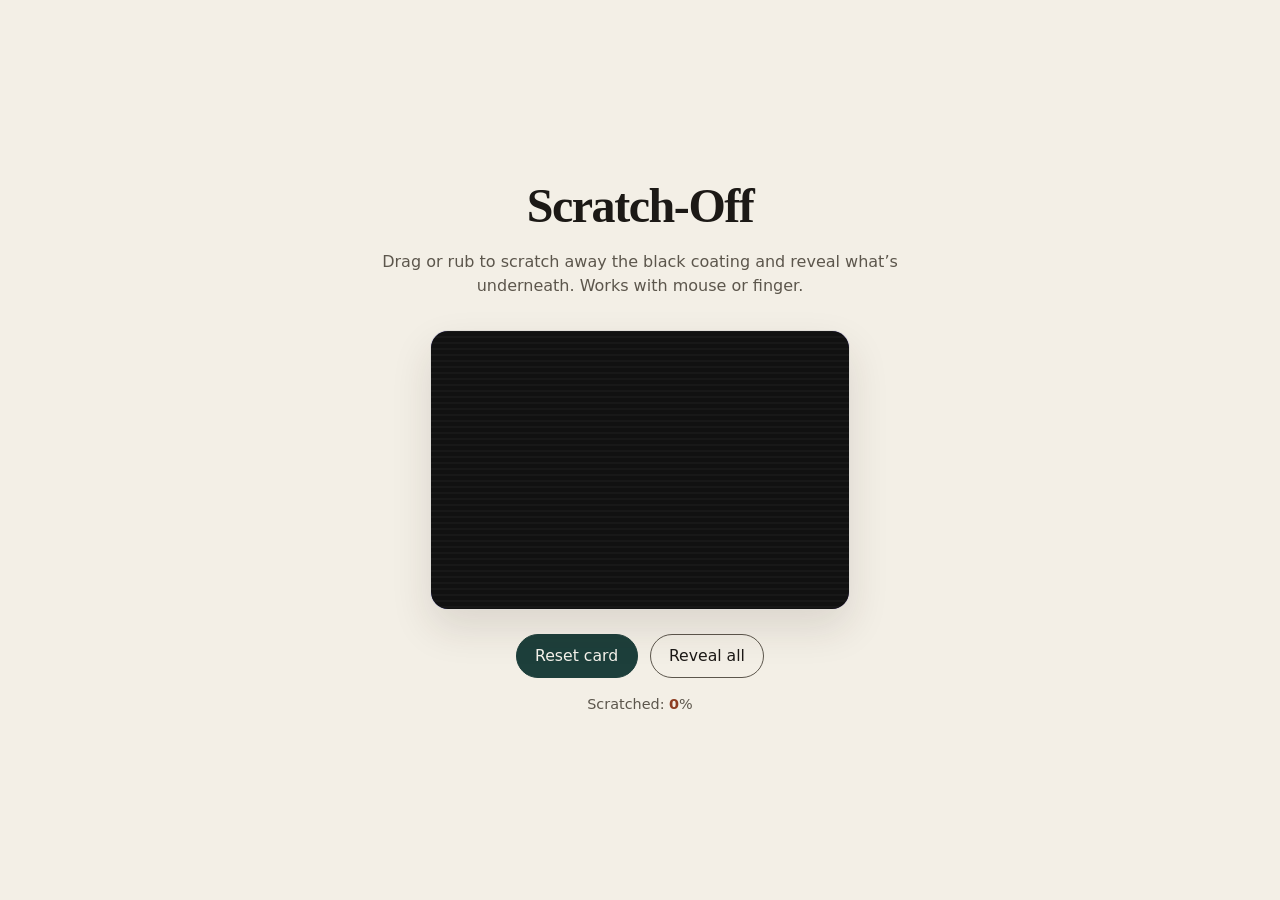
==== scratch-off/index.html @ 528e95d4 "Add scratch-off card to Just for fun section" ====
<!DOCTYPE html>
<html lang="en">
<head>
  <meta charset="utf-8">
  <meta name="viewport" content="width=device-width, initial-scale=1">
  <title>Scratch-Off · Matthew Prall</title>
  <style>
    :root {
      --bg: #f3efe6;
      --surface: #fbf8f3;
      --ink: #1c1916;
      --muted: #5c564c;
      --accent: #8d3d22;
      --enamel: #1d3f3b;
      --serif: "Newsreader", Georgia, serif;
      --sans: system-ui, sans-serif;
    }
    @media (prefers-color-scheme: dark) {
      :root {
        --bg: #121311;
        --surface: #1c1e1b;
        --ink: #f4efe6;
        --muted: #c8c0b4;
        --accent: #f0b59a;
        --enamel: #9ed9ce;
      }
    }
    * { box-sizing: border-box; }
    body {
      margin: 0;
      min-height: 100vh;
      background: var(--bg);
      color: var(--ink);
      font-family: var(--sans);
      display: flex;
      flex-direction: column;
      align-items: center;
      justify-content: center;
      padding: 2rem 1rem;
      line-height: 1.5;
    }
    h1 {
      font-family: var(--serif);
      font-weight: 560;
      letter-spacing: -0.03em;
      margin: 0 0 0.5rem;
      font-size: clamp(2rem, 5vw, 3rem);
    }
    .lede {
      color: var(--muted);
      margin: 0 0 2rem;
      text-align: center;
      max-width: 36rem;
    }
    .card-wrap {
      position: relative;
      width: min(90vw, 420px);
      aspect-ratio: 3 / 2;
      border-radius: 18px;
      overflow: hidden;
      box-shadow: 0 18px 40px rgba(48, 36, 22, 0.12);
      background: var(--surface);
      border: 1px solid color-mix(in srgb, var(--ink) 12%, transparent);
      user-select: none;
      touch-action: none;
    }
    canvas {
      position: absolute;
      inset: 0;
      width: 100%;
      height: 100%;
      cursor: crosshair;
    }
    .under {
      position: absolute;
      inset: 0;
      display: flex;
      align-items: center;
      justify-content: center;
      text-align: center;
      padding: 1.5rem;
      background:
        radial-gradient(circle at 30% 30%, #ff6b6b, transparent 50%),
        radial-gradient(circle at 70% 60%, #4ecdc4, transparent 50%),
        radial-gradient(circle at 50% 80%, #ffe66d, transparent 40%),
        linear-gradient(135deg, #667eea 0%, #764ba2 100%);
      color: white;
      font-family: var(--serif);
      font-size: clamp(1.6rem, 5vw, 2.4rem);
      font-weight: 560;
      letter-spacing: -0.02em;
      line-height: 1.15;
      text-shadow: 0 2px 12px rgba(0,0,0,0.35);
    }
    .controls {
      margin-top: 1.5rem;
      display: flex;
      gap: 0.75rem;
      flex-wrap: wrap;
      justify-content: center;
    }
    button {
      min-height: 44px;
      padding: 0.55rem 1.15rem;
      border-radius: 999px;
      border: 1px solid var(--enamel);
      background: var(--enamel);
      color: #f6f3ec;
      font: 500 0.98rem/1 var(--sans);
      cursor: pointer;
    }
    button.ghost {
      background: transparent;
      color: var(--ink);
      border-color: var(--muted);
    }
    button:hover { filter: brightness(0.95); }
    .hint {
      margin-top: 1rem;
      font-size: 0.9rem;
      color: var(--muted);
      text-align: center;
    }
    .percent {
      font-variant-numeric: tabular-nums;
      font-weight: 600;
      color: var(--accent);
    }
  </style>
</head>
<body>
  <h1>Scratch-Off</h1>
  <p class="lede">Drag or rub to scratch away the black coating and reveal what’s underneath. Works with mouse or finger.</p>

  <div class="card-wrap" id="card">
    <div class="under" id="under">
      You found it.<br>Nice scratch.
    </div>
    <canvas id="scratch"></canvas>
  </div>

  <div class="controls">
    <button id="reset" type="button">Reset card</button>
    <button id="clear" type="button" class="ghost">Reveal all</button>
  </div>
  <p class="hint">Scratched: <span class="percent" id="pct">0</span>%</p>

  <script>
    const canvas = document.getElementById('scratch');
    const ctx = canvas.getContext('2d', { willReadFrequently: true });
    const card = document.getElementById('card');
    const pctEl = document.getElementById('pct');
    const BRUSH = 28;

    function sizeCanvas() {
      const rect = card.getBoundingClientRect();
      const dpr = Math.min(window.devicePixelRatio || 1, 2);
      canvas.width = Math.round(rect.width * dpr);
      canvas.height = Math.round(rect.height * dpr);
      canvas.style.width = rect.width + 'px';
      canvas.style.height = rect.height + 'px';
      ctx.setTransform(dpr, 0, 0, dpr, 0, 0);
      paintCover();
    }

    function paintCover() {
      ctx.globalCompositeOperation = 'source-over';
      ctx.fillStyle = '#111';
      ctx.fillRect(0, 0, canvas.width, canvas.height);

      // subtle metallic sheen lines so it feels like foil
      ctx.strokeStyle = 'rgba(255,255,255,0.06)';
      ctx.lineWidth = 1;
      for (let y = 0; y < canvas.height; y += 6) {
        ctx.beginPath();
        ctx.moveTo(0, y);
        ctx.lineTo(canvas.width, y);
        ctx.stroke();
      }
    }

    let drawing = false;
    let last = null;

    function pos(e) {
      const rect = canvas.getBoundingClientRect();
      const t = e.touches ? e.touches[0] : e;
      return {
        x: t.clientX - rect.left,
        y: t.clientY - rect.top
      };
    }

    function scratchTo(p) {
      ctx.globalCompositeOperation = 'destination-out';
      ctx.lineJoin = 'round';
      ctx.lineCap = 'round';
      ctx.lineWidth = BRUSH;
      if (last) {
        ctx.beginPath();
        ctx.moveTo(last.x, last.y);
        ctx.lineTo(p.x, p.y);
        ctx.stroke();
      } else {
        ctx.beginPath();
        ctx.arc(p.x, p.y, BRUSH / 2, 0, Math.PI * 2);
        ctx.fill();
      }
      last = p;
    }

    function start(e) {
      e.preventDefault();
      drawing = true;
      last = null;
      scratchTo(pos(e));
    }
    function move(e) {
      if (!drawing) return;
      e.preventDefault();
      scratchTo(pos(e));
      if (Math.random() < 0.15) updatePercent();
    }
    function end() {
      if (!drawing) return;
      drawing = false;
      last = null;
      updatePercent();
    }

    function updatePercent() {
      try {
        const data = ctx.getImageData(0, 0, canvas.width, canvas.height).data;
        let transparent = 0;
        const step = 16;
        for (let i = 3; i < data.length; i += step) {
          if (data[i] < 32) transparent++;
        }
        const sampled = Math.ceil(data.length / 4 / (step / 4));
        const pct = Math.min(100, Math.round((transparent / sampled) * 100));
        pctEl.textContent = pct;
        if (pct > 62) {
          setTimeout(() => {
            ctx.clearRect(0, 0, canvas.width, canvas.height);
            pctEl.textContent = 100;
          }, 200);
        }
      } catch (err) {}
    }

    canvas.addEventListener('pointerdown', start);
    window.addEventListener('pointermove', move);
    window.addEventListener('pointerup', end);
    window.addEventListener('pointercancel', end);

    canvas.addEventListener('touchstart', start, { passive: false });
    window.addEventListener('touchmove', move, { passive: false });
    window.addEventListener('touchend', end);

    document.getElementById('reset').addEventListener('click', () => {
      paintCover();
      pctEl.textContent = '0';
    });
    document.getElementById('clear').addEventListener('click', () => {
      ctx.clearRect(0, 0, canvas.width, canvas.height);
      pctEl.textContent = '100';
    });

    window.addEventListener('resize', sizeCanvas);
    sizeCanvas();
  </script>
</body>
</html>
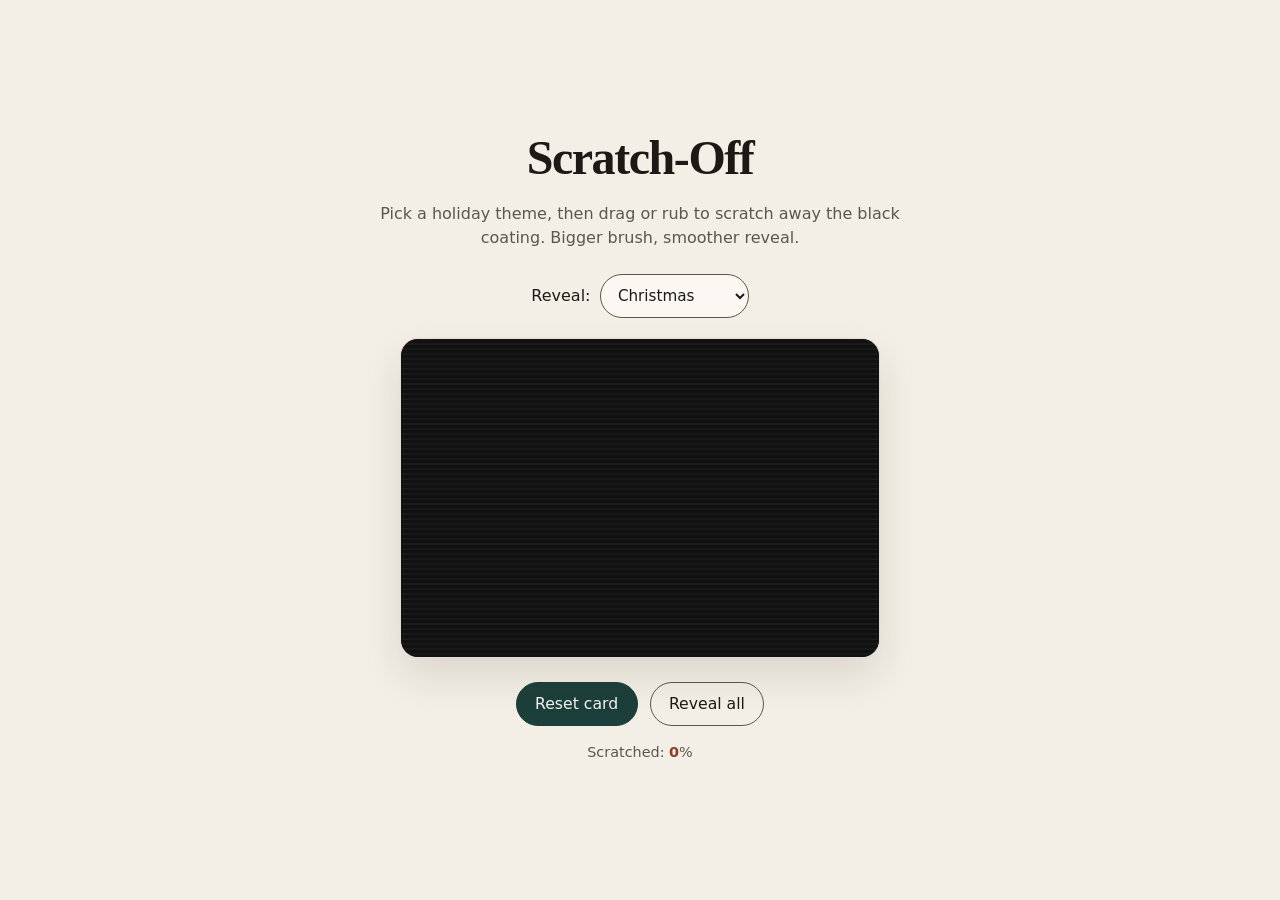
==== commit 01d56eba: "Improve scratch sensitivity and add holiday theme picker" ====
--- a/scratch-off/index.html
+++ b/scratch-off/index.html
@@ -48,13 +48,30 @@
     }
     .lede {
       color: var(--muted);
-      margin: 0 0 2rem;
+      margin: 0 0 1.5rem;
       text-align: center;
       max-width: 36rem;
     }
+    .picker {
+      margin-bottom: 1.25rem;
+      display: flex;
+      align-items: center;
+      gap: 0.6rem;
+      flex-wrap: wrap;
+      justify-content: center;
+    }
+    select {
+      min-height: 44px;
+      padding: 0.4rem 0.8rem;
+      border-radius: 999px;
+      border: 1px solid var(--muted);
+      background: var(--surface);
+      color: var(--ink);
+      font: 500 0.95rem/1 var(--sans);
+    }
     .card-wrap {
       position: relative;
-      width: min(90vw, 420px);
+      width: min(90vw, 480px);
       aspect-ratio: 3 / 2;
       border-radius: 18px;
       overflow: hidden;
@@ -74,23 +91,9 @@
     .under {
       position: absolute;
       inset: 0;
-      display: flex;
-      align-items: center;
-      justify-content: center;
-      text-align: center;
-      padding: 1.5rem;
-      background:
-        radial-gradient(circle at 30% 30%, #ff6b6b, transparent 50%),
-        radial-gradient(circle at 70% 60%, #4ecdc4, transparent 50%),
-        radial-gradient(circle at 50% 80%, #ffe66d, transparent 40%),
-        linear-gradient(135deg, #667eea 0%, #764ba2 100%);
-      color: white;
-      font-family: var(--serif);
-      font-size: clamp(1.6rem, 5vw, 2.4rem);
-      font-weight: 560;
-      letter-spacing: -0.02em;
-      line-height: 1.15;
-      text-shadow: 0 2px 12px rgba(0,0,0,0.35);
+      background-size: cover;
+      background-position: center;
+      background-repeat: no-repeat;
     }
     .controls {
       margin-top: 1.5rem;
@@ -130,12 +133,23 @@
 </head>
 <body>
   <h1>Scratch-Off</h1>
-  <p class="lede">Drag or rub to scratch away the black coating and reveal what’s underneath. Works with mouse or finger.</p>
+  <p class="lede">Pick a holiday theme, then drag or rub to scratch away the black coating. Bigger brush, smoother reveal.</p>
+
+  <div class="picker">
+    <label for="theme">Reveal:</label>
+    <select id="theme">
+      <option value="christmas">Christmas</option>
+      <option value="halloween">Halloween</option>
+      <option value="thanksgiving">Thanksgiving</option>
+      <option value="easter">Easter</option>
+      <option value="valentines">Valentine’s</option>
+      <option value="july4">July 4th</option>
+      <option value="newyear">New Year</option>
+    </select>
+  </div>
 
   <div class="card-wrap" id="card">
-    <div class="under" id="under">
-      You found it.<br>Nice scratch.
-    </div>
+    <div class="under" id="under"></div>
     <canvas id="scratch"></canvas>
   </div>
 
@@ -149,8 +163,24 @@
     const canvas = document.getElementById('scratch');
     const ctx = canvas.getContext('2d', { willReadFrequently: true });
     const card = document.getElementById('card');
+    const under = document.getElementById('under');
     const pctEl = document.getElementById('pct');
-    const BRUSH = 28;
+    const themeSelect = document.getElementById('theme');
+    const BRUSH = 52; // larger, more sensitive
+
+    const themes = {
+      christmas: 'linear-gradient(135deg, #c41e3a, #165b33), radial-gradient(circle at 30% 20%, #fff 0 8%, transparent 9%)',
+      halloween: 'linear-gradient(135deg, #1a1a2e, #e94560), radial-gradient(circle at 70% 30%, #f9a825 0 12%, transparent 13%)',
+      thanksgiving: 'linear-gradient(135deg, #d35400, #8b4513), radial-gradient(circle at 50% 40%, #f39c12 0 10%, transparent 11%)',
+      easter: 'linear-gradient(135deg, #f8bbd0, #c8e6c9), radial-gradient(circle at 40% 60%, #fff9c4 0 8%, transparent 9%)',
+      valentines: 'linear-gradient(135deg, #e91e63, #f48fb1)',
+      july4: 'linear-gradient(135deg, #0d47a1, #b71c1c), radial-gradient(circle at 50% 20%, #fff 0 6%, transparent 7%)',
+      newyear: 'linear-gradient(135deg, #0d1b2a, #1b263b), radial-gradient(circle at 60% 30%, #ffd700 0 10%, transparent 11%)'
+    };
+
+    function setTheme(key) {
+      under.style.background = themes[key] || themes.christmas;
+    }
 
     function sizeCanvas() {
       const rect = card.getBoundingClientRect();
@@ -167,11 +197,9 @@
       ctx.globalCompositeOperation = 'source-over';
       ctx.fillStyle = '#111';
       ctx.fillRect(0, 0, canvas.width, canvas.height);
-
-      // subtle metallic sheen lines so it feels like foil
-      ctx.strokeStyle = 'rgba(255,255,255,0.06)';
+      ctx.strokeStyle = 'rgba(255,255,255,0.07)';
       ctx.lineWidth = 1;
-      for (let y = 0; y < canvas.height; y += 6) {
+      for (let y = 0; y < canvas.height; y += 5) {
         ctx.beginPath();
         ctx.moveTo(0, y);
         ctx.lineTo(canvas.width, y);
@@ -185,10 +213,7 @@
     function pos(e) {
       const rect = canvas.getBoundingClientRect();
       const t = e.touches ? e.touches[0] : e;
-      return {
-        x: t.clientX - rect.left,
-        y: t.clientY - rect.top
-      };
+      return { x: t.clientX - rect.left, y: t.clientY - rect.top };
     }
 
     function scratchTo(p) {
@@ -219,7 +244,7 @@
       if (!drawing) return;
       e.preventDefault();
       scratchTo(pos(e));
-      if (Math.random() < 0.15) updatePercent();
+      if (Math.random() < 0.2) updatePercent();
     }
     function end() {
       if (!drawing) return;
@@ -232,18 +257,18 @@
       try {
         const data = ctx.getImageData(0, 0, canvas.width, canvas.height).data;
         let transparent = 0;
-        const step = 16;
+        const step = 12;
         for (let i = 3; i < data.length; i += step) {
-          if (data[i] < 32) transparent++;
+          if (data[i] < 40) transparent++;
         }
         const sampled = Math.ceil(data.length / 4 / (step / 4));
         const pct = Math.min(100, Math.round((transparent / sampled) * 100));
         pctEl.textContent = pct;
-        if (pct > 62) {
+        if (pct > 38) {
           setTimeout(() => {
             ctx.clearRect(0, 0, canvas.width, canvas.height);
             pctEl.textContent = 100;
-          }, 200);
+          }, 120);
         }
       } catch (err) {}
     }
@@ -252,7 +277,6 @@
     window.addEventListener('pointermove', move);
     window.addEventListener('pointerup', end);
     window.addEventListener('pointercancel', end);
-
     canvas.addEventListener('touchstart', start, { passive: false });
     window.addEventListener('touchmove', move, { passive: false });
     window.addEventListener('touchend', end);
@@ -266,7 +290,14 @@
       pctEl.textContent = '100';
     });
 
+    themeSelect.addEventListener('change', () => {
+      setTheme(themeSelect.value);
+      paintCover();
+      pctEl.textContent = '0';
+    });
+
     window.addEventListener('resize', sizeCanvas);
+    setTheme(themeSelect.value);
     sizeCanvas();
   </script>
 </body>
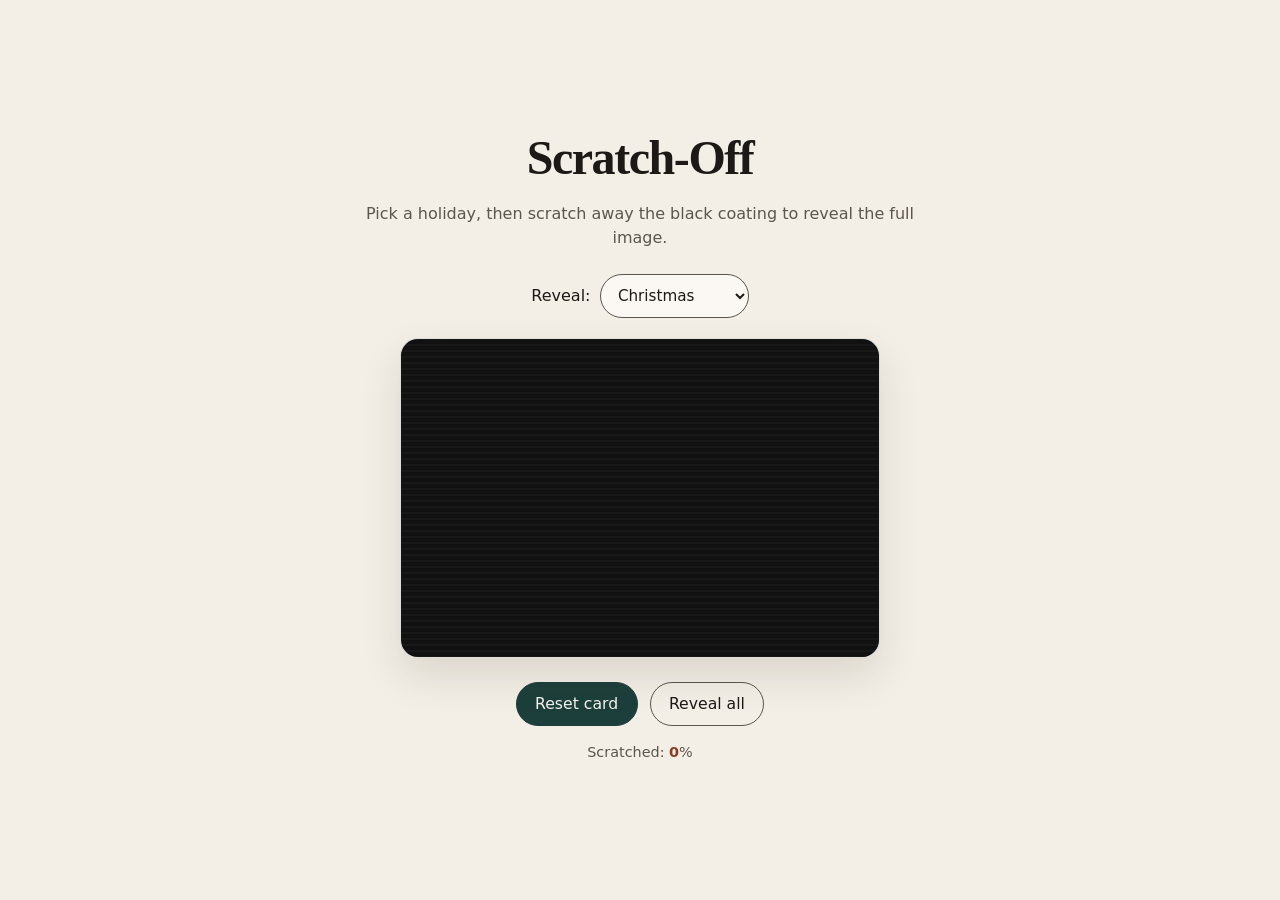
==== commit b951f534: "Use real holiday images and restore original brush size" ====
--- a/scratch-off/index.html
+++ b/scratch-off/index.html
@@ -133,7 +133,7 @@
 </head>
 <body>
   <h1>Scratch-Off</h1>
-  <p class="lede">Pick a holiday theme, then drag or rub to scratch away the black coating. Bigger brush, smoother reveal.</p>
+  <p class="lede">Pick a holiday, then scratch away the black coating to reveal the full image.</p>
 
   <div class="picker">
     <label for="theme">Reveal:</label>
@@ -166,20 +166,20 @@
     const under = document.getElementById('under');
     const pctEl = document.getElementById('pct');
     const themeSelect = document.getElementById('theme');
-    const BRUSH = 52; // larger, more sensitive
+    const BRUSH = 28; // original smaller size
 
     const themes = {
-      christmas: 'linear-gradient(135deg, #c41e3a, #165b33), radial-gradient(circle at 30% 20%, #fff 0 8%, transparent 9%)',
-      halloween: 'linear-gradient(135deg, #1a1a2e, #e94560), radial-gradient(circle at 70% 30%, #f9a825 0 12%, transparent 13%)',
-      thanksgiving: 'linear-gradient(135deg, #d35400, #8b4513), radial-gradient(circle at 50% 40%, #f39c12 0 10%, transparent 11%)',
-      easter: 'linear-gradient(135deg, #f8bbd0, #c8e6c9), radial-gradient(circle at 40% 60%, #fff9c4 0 8%, transparent 9%)',
-      valentines: 'linear-gradient(135deg, #e91e63, #f48fb1)',
-      july4: 'linear-gradient(135deg, #0d47a1, #b71c1c), radial-gradient(circle at 50% 20%, #fff 0 6%, transparent 7%)',
-      newyear: 'linear-gradient(135deg, #0d1b2a, #1b263b), radial-gradient(circle at 60% 30%, #ffd700 0 10%, transparent 11%)'
+      christmas: '/scratch-off/images/christmas.jpg',
+      halloween: '/scratch-off/images/halloween.jpg',
+      thanksgiving: '/scratch-off/images/thanksgiving.jpg',
+      easter: '/scratch-off/images/easter.jpg',
+      valentines: '/scratch-off/images/valentines.jpg',
+      july4: '/scratch-off/images/july4.jpg',
+      newyear: '/scratch-off/images/newyear.jpg'
     };
 
     function setTheme(key) {
-      under.style.background = themes[key] || themes.christmas;
+      under.style.backgroundImage = `url(${themes[key] || themes.christmas})`;
     }
 
     function sizeCanvas() {
@@ -197,9 +197,9 @@
       ctx.globalCompositeOperation = 'source-over';
       ctx.fillStyle = '#111';
       ctx.fillRect(0, 0, canvas.width, canvas.height);
-      ctx.strokeStyle = 'rgba(255,255,255,0.07)';
+      ctx.strokeStyle = 'rgba(255,255,255,0.06)';
       ctx.lineWidth = 1;
-      for (let y = 0; y < canvas.height; y += 5) {
+      for (let y = 0; y < canvas.height; y += 6) {
         ctx.beginPath();
         ctx.moveTo(0, y);
         ctx.lineTo(canvas.width, y);
@@ -244,7 +244,7 @@
       if (!drawing) return;
       e.preventDefault();
       scratchTo(pos(e));
-      if (Math.random() < 0.2) updatePercent();
+      if (Math.random() < 0.15) updatePercent();
     }
     function end() {
       if (!drawing) return;
@@ -257,18 +257,18 @@
       try {
         const data = ctx.getImageData(0, 0, canvas.width, canvas.height).data;
         let transparent = 0;
-        const step = 12;
+        const step = 16;
         for (let i = 3; i < data.length; i += step) {
-          if (data[i] < 40) transparent++;
+          if (data[i] < 32) transparent++;
         }
         const sampled = Math.ceil(data.length / 4 / (step / 4));
         const pct = Math.min(100, Math.round((transparent / sampled) * 100));
         pctEl.textContent = pct;
-        if (pct > 38) {
+        if (pct > 70) { // higher threshold so it reveals more fully before auto-clear
           setTimeout(() => {
             ctx.clearRect(0, 0, canvas.width, canvas.height);
             pctEl.textContent = 100;
-          }, 120);
+          }, 150);
         }
       } catch (err) {}
     }
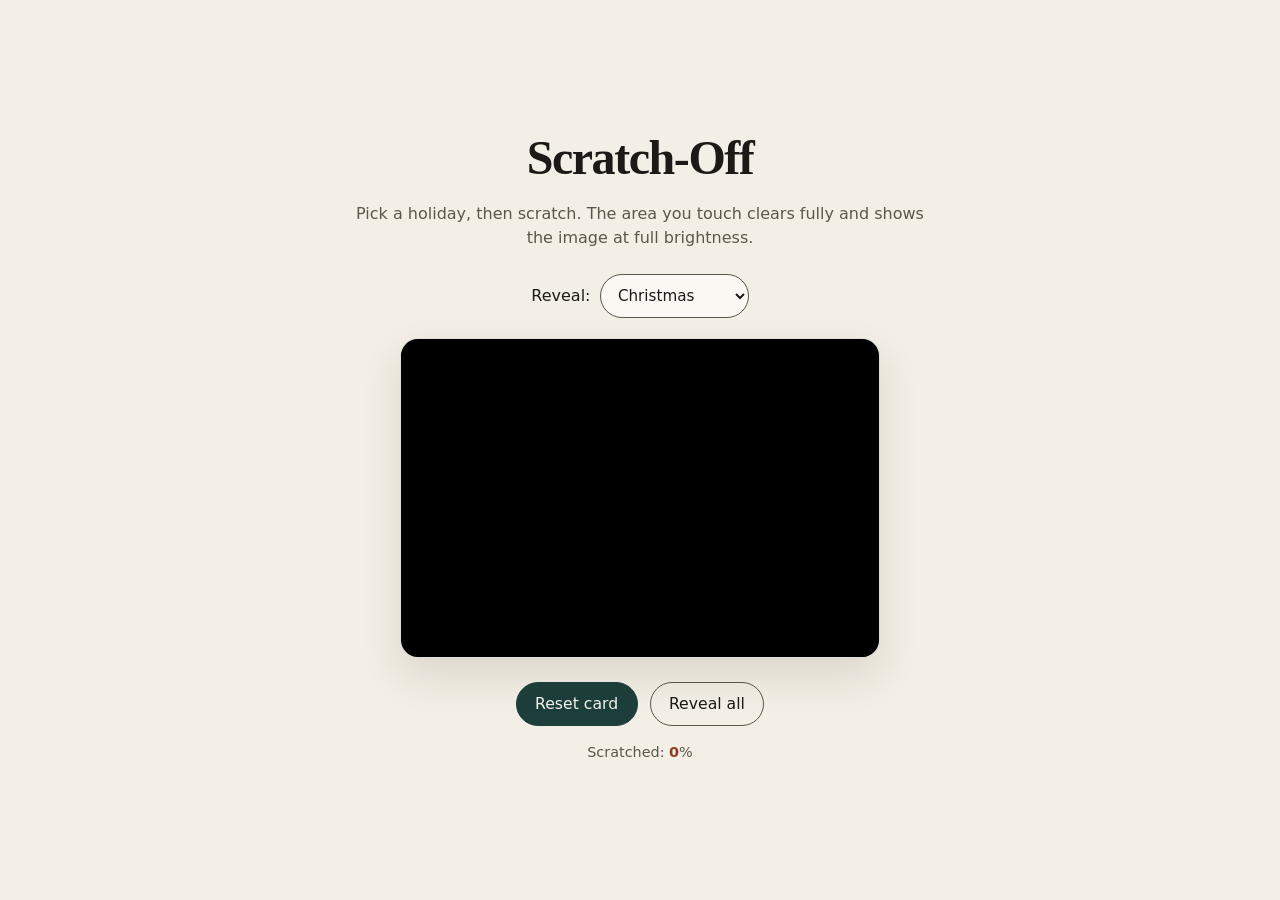
==== commit 30bf512b: "Make scratch fully clear the coating on contact" ====
--- a/scratch-off/index.html
+++ b/scratch-off/index.html
@@ -133,7 +133,7 @@
 </head>
 <body>
   <h1>Scratch-Off</h1>
-  <p class="lede">Pick a holiday, then scratch away the black coating to reveal the full image.</p>
+  <p class="lede">Pick a holiday, then scratch. The area you touch clears fully and shows the image at full brightness.</p>
 
   <div class="picker">
     <label for="theme">Reveal:</label>
@@ -166,7 +166,7 @@
     const under = document.getElementById('under');
     const pctEl = document.getElementById('pct');
     const themeSelect = document.getElementById('theme');
-    const BRUSH = 28; // original smaller size
+    const BRUSH = 28;
 
     const themes = {
       christmas: '/scratch-off/images/christmas.jpg',
@@ -195,16 +195,8 @@
 
     function paintCover() {
       ctx.globalCompositeOperation = 'source-over';
-      ctx.fillStyle = '#111';
+      ctx.fillStyle = '#000';
       ctx.fillRect(0, 0, canvas.width, canvas.height);
-      ctx.strokeStyle = 'rgba(255,255,255,0.06)';
-      ctx.lineWidth = 1;
-      for (let y = 0; y < canvas.height; y += 6) {
-        ctx.beginPath();
-        ctx.moveTo(0, y);
-        ctx.lineTo(canvas.width, y);
-        ctx.stroke();
-      }
     }
 
     let drawing = false;
@@ -216,20 +208,26 @@
       return { x: t.clientX - rect.left, y: t.clientY - rect.top };
     }
 
+    function clearCircle(x, y, r) {
+      ctx.globalCompositeOperation = 'destination-out';
+      ctx.beginPath();
+      ctx.arc(x, y, r, 0, Math.PI * 2);
+      ctx.fill();
+    }
+
     function scratchTo(p) {
-      ctx.globalCompositeOperation = 'destination-out';
-      ctx.lineJoin = 'round';
-      ctx.lineCap = 'round';
-      ctx.lineWidth = BRUSH;
+      const r = BRUSH / 2;
       if (last) {
-        ctx.beginPath();
-        ctx.moveTo(last.x, last.y);
-        ctx.lineTo(p.x, p.y);
-        ctx.stroke();
+        const dx = p.x - last.x;
+        const dy = p.y - last.y;
+        const dist = Math.hypot(dx, dy);
+        const steps = Math.max(1, Math.ceil(dist / 2));
+        for (let i = 0; i <= steps; i++) {
+          const t = i / steps;
+          clearCircle(last.x + dx * t, last.y + dy * t, r);
+        }
       } else {
-        ctx.beginPath();
-        ctx.arc(p.x, p.y, BRUSH / 2, 0, Math.PI * 2);
-        ctx.fill();
+        clearCircle(p.x, p.y, r);
       }
       last = p;
     }
@@ -244,7 +242,7 @@
       if (!drawing) return;
       e.preventDefault();
       scratchTo(pos(e));
-      if (Math.random() < 0.15) updatePercent();
+      if (Math.random() < 0.12) updatePercent();
     }
     function end() {
       if (!drawing) return;
@@ -259,17 +257,11 @@
         let transparent = 0;
         const step = 16;
         for (let i = 3; i < data.length; i += step) {
-          if (data[i] < 32) transparent++;
+          if (data[i] < 10) transparent++;
         }
         const sampled = Math.ceil(data.length / 4 / (step / 4));
         const pct = Math.min(100, Math.round((transparent / sampled) * 100));
         pctEl.textContent = pct;
-        if (pct > 70) { // higher threshold so it reveals more fully before auto-clear
-          setTimeout(() => {
-            ctx.clearRect(0, 0, canvas.width, canvas.height);
-            pctEl.textContent = 100;
-          }, 150);
-        }
       } catch (err) {}
     }
 
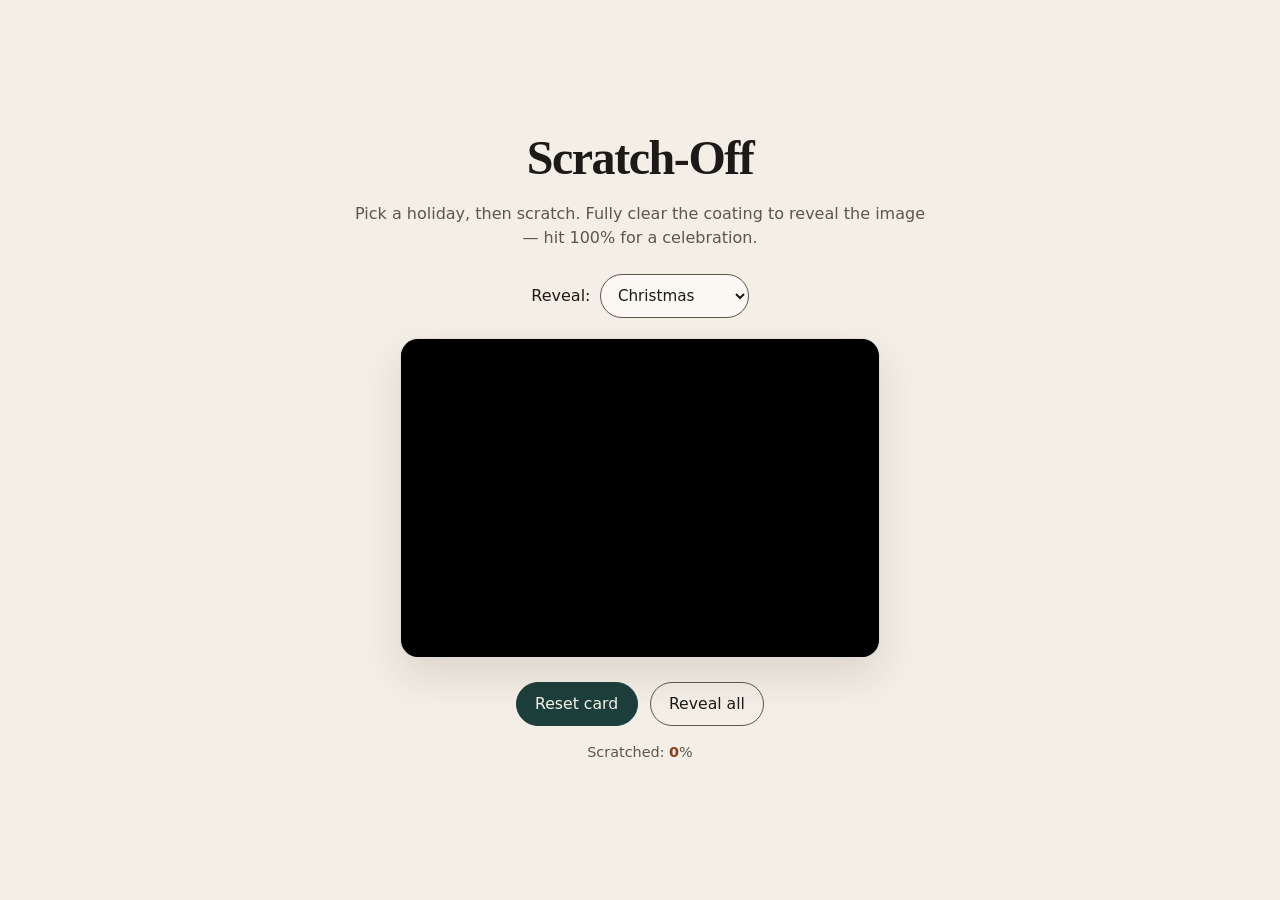
==== commit 88b2bd54: "Add confetti celebration at 100% reveal" ====
--- a/scratch-off/index.html
+++ b/scratch-off/index.html
@@ -81,12 +81,20 @@
       user-select: none;
       touch-action: none;
     }
-    canvas {
+    canvas#scratch {
       position: absolute;
       inset: 0;
       width: 100%;
       height: 100%;
       cursor: crosshair;
+    }
+    canvas#confetti {
+      position: fixed;
+      inset: 0;
+      width: 100%;
+      height: 100%;
+      pointer-events: none;
+      z-index: 10;
     }
     .under {
       position: absolute;
@@ -129,11 +137,27 @@
       font-weight: 600;
       color: var(--accent);
     }
+    .celebrate {
+      position: fixed;
+      top: 18%;
+      left: 50%;
+      transform: translateX(-50%);
+      font-family: var(--serif);
+      font-size: clamp(1.8rem, 5vw, 2.6rem);
+      font-weight: 600;
+      color: var(--accent);
+      pointer-events: none;
+      z-index: 11;
+      opacity: 0;
+      transition: opacity 0.3s ease;
+      text-shadow: 0 2px 8px rgba(0,0,0,0.15);
+    }
+    .celebrate.show { opacity: 1; }
   </style>
 </head>
 <body>
   <h1>Scratch-Off</h1>
-  <p class="lede">Pick a holiday, then scratch. The area you touch clears fully and shows the image at full brightness.</p>
+  <p class="lede">Pick a holiday, then scratch. Fully clear the coating to reveal the image — hit 100% for a celebration.</p>
 
   <div class="picker">
     <label for="theme">Reveal:</label>
@@ -158,15 +182,21 @@
     <button id="clear" type="button" class="ghost">Reveal all</button>
   </div>
   <p class="hint">Scratched: <span class="percent" id="pct">0</span>%</p>
+  <div class="celebrate" id="celebrate">You did it!</div>
+  <canvas id="confetti"></canvas>
 
   <script>
     const canvas = document.getElementById('scratch');
     const ctx = canvas.getContext('2d', { willReadFrequently: true });
+    const confettiCanvas = document.getElementById('confetti');
+    const confettiCtx = confettiCanvas.getContext('2d');
     const card = document.getElementById('card');
     const under = document.getElementById('under');
     const pctEl = document.getElementById('pct');
+    const celebrateEl = document.getElementById('celebrate');
     const themeSelect = document.getElementById('theme');
     const BRUSH = 28;
+    let celebrated = false;
 
     const themes = {
       christmas: '/scratch-off/images/christmas.jpg',
@@ -191,6 +221,12 @@
       canvas.style.height = rect.height + 'px';
       ctx.setTransform(dpr, 0, 0, dpr, 0, 0);
       paintCover();
+
+      confettiCanvas.width = window.innerWidth * dpr;
+      confettiCanvas.height = window.innerHeight * dpr;
+      confettiCanvas.style.width = window.innerWidth + 'px';
+      confettiCanvas.style.height = window.innerHeight + 'px';
+      confettiCtx.setTransform(dpr, 0, 0, dpr, 0, 0);
     }
 
     function paintCover() {
@@ -262,7 +298,71 @@
         const sampled = Math.ceil(data.length / 4 / (step / 4));
         const pct = Math.min(100, Math.round((transparent / sampled) * 100));
         pctEl.textContent = pct;
+        if (pct >= 100 && !celebrated) {
+          celebrated = true;
+          celebrate();
+        }
       } catch (err) {}
+    }
+
+    // Confetti
+    const colors = ['#e74c3c', '#f39c12', '#f1c40f', '#2ecc71', '#3498db', '#9b59b6', '#e91e63', '#fff'];
+    let particles = [];
+    let animating = false;
+
+    function spawnConfetti() {
+      const w = window.innerWidth;
+      const h = window.innerHeight;
+      for (let i = 0; i < 140; i++) {
+        particles.push({
+          x: Math.random() * w,
+          y: -20 - Math.random() * 100,
+          w: 6 + Math.random() * 8,
+          h: 10 + Math.random() * 12,
+          color: colors[Math.floor(Math.random() * colors.length)],
+          vy: 2 + Math.random() * 4,
+          vx: (Math.random() - 0.5) * 3,
+          rot: Math.random() * Math.PI * 2,
+          vr: (Math.random() - 0.5) * 0.2,
+          alpha: 1
+        });
+      }
+    }
+
+    function drawConfetti() {
+      confettiCtx.clearRect(0, 0, confettiCanvas.width, confettiCanvas.height);
+      particles.forEach(p => {
+        p.x += p.vx;
+        p.y += p.vy;
+        p.vy += 0.08;
+        p.rot += p.vr;
+        p.alpha -= 0.006;
+        if (p.alpha <= 0) return;
+        confettiCtx.save();
+        confettiCtx.translate(p.x, p.y);
+        confettiCtx.rotate(p.rot);
+        confettiCtx.globalAlpha = Math.max(0, p.alpha);
+        confettiCtx.fillStyle = p.color;
+        confettiCtx.fillRect(-p.w / 2, -p.h / 2, p.w, p.h);
+        confettiCtx.restore();
+      });
+      particles = particles.filter(p => p.alpha > 0 && p.y < window.innerHeight + 40);
+      if (particles.length) {
+        requestAnimationFrame(drawConfetti);
+      } else {
+        animating = false;
+        confettiCtx.clearRect(0, 0, confettiCanvas.width, confettiCanvas.height);
+      }
+    }
+
+    function celebrate() {
+      celebrateEl.classList.add('show');
+      setTimeout(() => celebrateEl.classList.remove('show'), 2200);
+      if (!animating) {
+        animating = true;
+        spawnConfetti();
+        requestAnimationFrame(drawConfetti);
+      }
     }
 
     canvas.addEventListener('pointerdown', start);
@@ -276,16 +376,24 @@
     document.getElementById('reset').addEventListener('click', () => {
       paintCover();
       pctEl.textContent = '0';
+      celebrated = false;
+      celebrateEl.classList.remove('show');
     });
     document.getElementById('clear').addEventListener('click', () => {
       ctx.clearRect(0, 0, canvas.width, canvas.height);
       pctEl.textContent = '100';
+      if (!celebrated) {
+        celebrated = true;
+        celebrate();
+      }
     });
 
     themeSelect.addEventListener('change', () => {
       setTheme(themeSelect.value);
       paintCover();
       pctEl.textContent = '0';
+      celebrated = false;
+      celebrateEl.classList.remove('show');
     });
 
     window.addEventListener('resize', sizeCanvas);
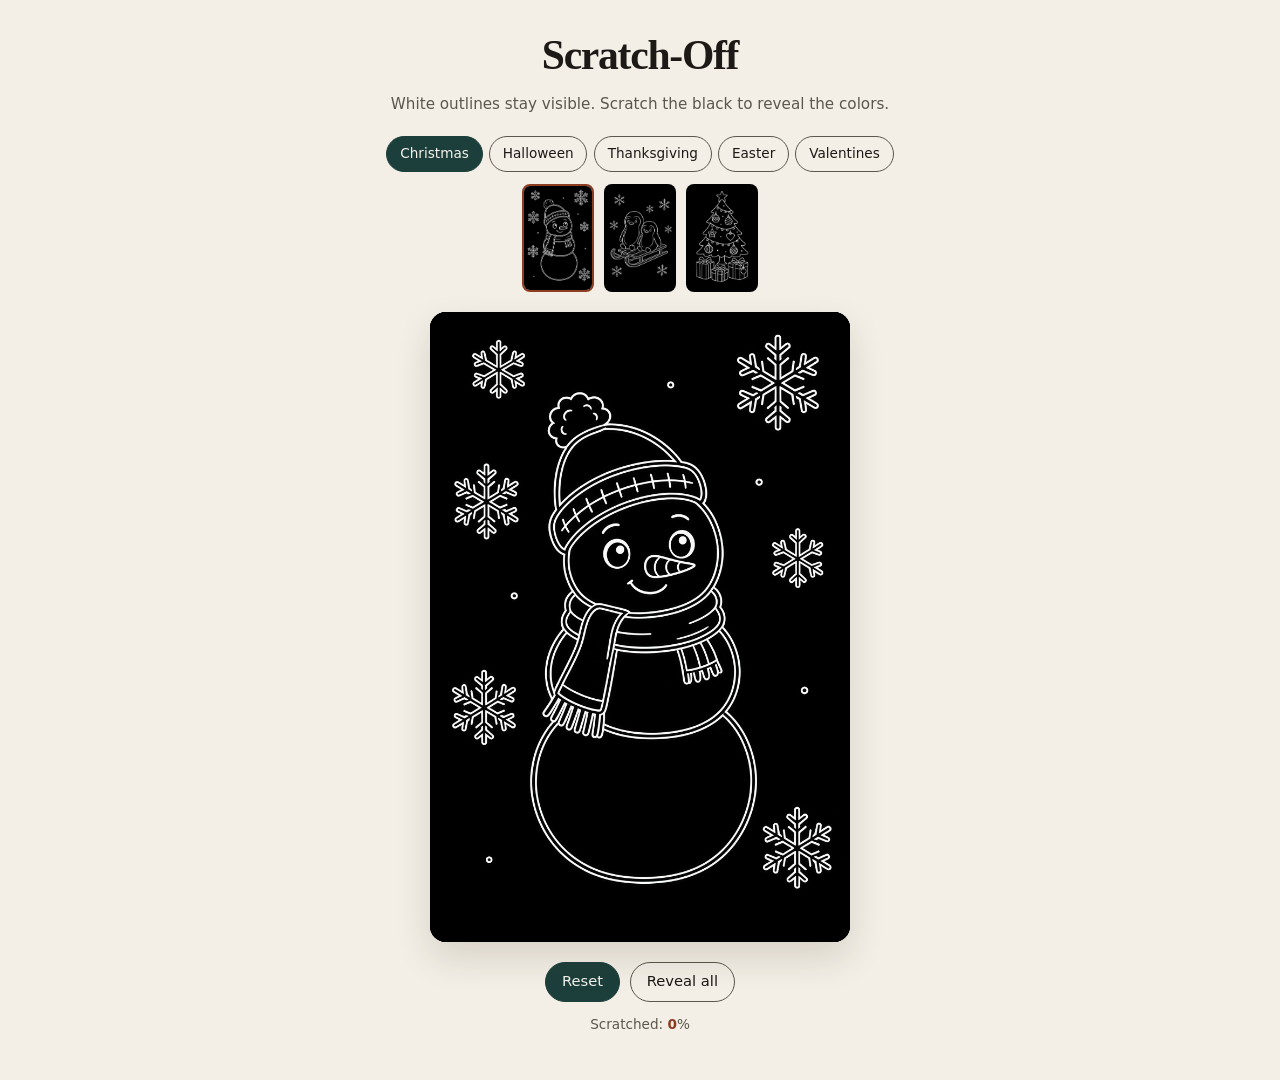
==== commit 66d86f15: "Kids scratch-art style with holiday selector and outline overlay" ====
--- a/scratch-off/index.html
+++ b/scratch-off/index.html
@@ -35,59 +35,137 @@
       display: flex;
       flex-direction: column;
       align-items: center;
-      justify-content: center;
-      padding: 2rem 1rem;
+      padding: 1.5rem 1rem 2rem;
       line-height: 1.5;
     }
     h1 {
       font-family: var(--serif);
       font-weight: 560;
       letter-spacing: -0.03em;
-      margin: 0 0 0.5rem;
-      font-size: clamp(2rem, 5vw, 3rem);
+      margin: 0 0 0.4rem;
+      font-size: clamp(1.8rem, 5vw, 2.6rem);
     }
     .lede {
       color: var(--muted);
-      margin: 0 0 1.5rem;
+      margin: 0 0 1.25rem;
       text-align: center;
-      max-width: 36rem;
-    }
-    .picker {
-      margin-bottom: 1.25rem;
+      max-width: 32rem;
+      font-size: 0.95rem;
+    }
+    .tabs {
       display: flex;
-      align-items: center;
-      gap: 0.6rem;
+      gap: 0.4rem;
       flex-wrap: wrap;
       justify-content: center;
-    }
-    select {
-      min-height: 44px;
-      padding: 0.4rem 0.8rem;
+      margin-bottom: 0.75rem;
+    }
+    .tabs button {
+      min-height: 36px;
+      padding: 0.3rem 0.8rem;
       border-radius: 999px;
       border: 1px solid var(--muted);
-      background: var(--surface);
+      background: transparent;
       color: var(--ink);
-      font: 500 0.95rem/1 var(--sans);
+      font: 500 0.85rem/1 var(--sans);
+      cursor: pointer;
+    }
+    .tabs button.active {
+      background: var(--enamel);
+      color: #f6f3ec;
+      border-color: var(--enamel);
+    }
+    .thumbs {
+      display: flex;
+      gap: 0.6rem;
+      justify-content: center;
+      margin-bottom: 1.25rem;
+      flex-wrap: wrap;
+    }
+    .thumbs img {
+      width: 72px;
+      height: 108px;
+      object-fit: cover;
+      border-radius: 8px;
+      border: 2px solid transparent;
+      cursor: pointer;
+      background: #000;
+    }
+    .thumbs img.active {
+      border-color: var(--accent);
     }
     .card-wrap {
       position: relative;
-      width: min(90vw, 480px);
-      aspect-ratio: 3 / 2;
-      border-radius: 18px;
+      width: min(88vw, 420px);
+      aspect-ratio: 2 / 3;
+      border-radius: 16px;
       overflow: hidden;
-      box-shadow: 0 18px 40px rgba(48, 36, 22, 0.12);
-      background: var(--surface);
-      border: 1px solid color-mix(in srgb, var(--ink) 12%, transparent);
+      box-shadow: 0 16px 36px rgba(48, 36, 22, 0.14);
+      background: #000;
       user-select: none;
       touch-action: none;
     }
-    canvas#scratch {
+    .under, .outline, canvas {
       position: absolute;
       inset: 0;
       width: 100%;
       height: 100%;
-      cursor: crosshair;
-    }
+    }
+    .under { background-size: cover; background-position: center; }
+    .outline {
+      pointer-events: none;
+      background-size: cover;
+      background-position: center;
+      mix-blend-mode: lighten;
+    }
+    canvas { cursor: crosshair; }
+    .controls {
+      margin-top: 1.25rem;
+      display: flex;
+      gap: 0.6rem;
+      flex-wrap: wrap;
+      justify-content: center;
+    }
+    button {
+      min-height: 40px;
+      padding: 0.45rem 1rem;
+      border-radius: 999px;
+      border: 1px solid var(--enamel);
+      background: var(--enamel);
+      color: #f6f3ec;
+      font: 500 0.92rem/1 var(--sans);
+      cursor: pointer;
+    }
+    button.ghost {
+      background: transparent;
+      color: var(--ink);
+      border-color: var(--muted);
+    }
+    .hint {
+      margin-top: 0.8rem;
+      font-size: 0.85rem;
+      color: var(--muted);
+      text-align: center;
+    }
+    .percent {
+      font-variant-numeric: tabular-nums;
+      font-weight: 600;
+      color: var(--accent);
+    }
+    .celebrate {
+      position: fixed;
+      top: 16%;
+      left: 50%;
+      transform: translateX(-50%);
+      font-family: var(--serif);
+      font-size: clamp(1.6rem, 5vw, 2.4rem);
+      font-weight: 600;
+      color: var(--accent);
+      pointer-events: none;
+      z-index: 11;
+      opacity: 0;
+      transition: opacity 0.3s ease;
+    }
+    .celebrate.show { opacity: 1; }
     canvas#confetti {
       position: fixed;
       inset: 0;
@@ -96,89 +174,23 @@
       pointer-events: none;
       z-index: 10;
     }
-    .under {
-      position: absolute;
-      inset: 0;
-      background-size: cover;
-      background-position: center;
-      background-repeat: no-repeat;
-    }
-    .controls {
-      margin-top: 1.5rem;
-      display: flex;
-      gap: 0.75rem;
-      flex-wrap: wrap;
-      justify-content: center;
-    }
-    button {
-      min-height: 44px;
-      padding: 0.55rem 1.15rem;
-      border-radius: 999px;
-      border: 1px solid var(--enamel);
-      background: var(--enamel);
-      color: #f6f3ec;
-      font: 500 0.98rem/1 var(--sans);
-      cursor: pointer;
-    }
-    button.ghost {
-      background: transparent;
-      color: var(--ink);
-      border-color: var(--muted);
-    }
-    button:hover { filter: brightness(0.95); }
-    .hint {
-      margin-top: 1rem;
-      font-size: 0.9rem;
-      color: var(--muted);
-      text-align: center;
-    }
-    .percent {
-      font-variant-numeric: tabular-nums;
-      font-weight: 600;
-      color: var(--accent);
-    }
-    .celebrate {
-      position: fixed;
-      top: 18%;
-      left: 50%;
-      transform: translateX(-50%);
-      font-family: var(--serif);
-      font-size: clamp(1.8rem, 5vw, 2.6rem);
-      font-weight: 600;
-      color: var(--accent);
-      pointer-events: none;
-      z-index: 11;
-      opacity: 0;
-      transition: opacity 0.3s ease;
-      text-shadow: 0 2px 8px rgba(0,0,0,0.15);
-    }
-    .celebrate.show { opacity: 1; }
   </style>
 </head>
 <body>
   <h1>Scratch-Off</h1>
-  <p class="lede">Pick a holiday, then scratch. Fully clear the coating to reveal the image — hit 100% for a celebration.</p>
-
-  <div class="picker">
-    <label for="theme">Reveal:</label>
-    <select id="theme">
-      <option value="christmas">Christmas</option>
-      <option value="halloween">Halloween</option>
-      <option value="thanksgiving">Thanksgiving</option>
-      <option value="easter">Easter</option>
-      <option value="valentines">Valentine’s</option>
-      <option value="july4">July 4th</option>
-      <option value="newyear">New Year</option>
-    </select>
-  </div>
+  <p class="lede">White outlines stay visible. Scratch the black to reveal the colors.</p>
+
+  <div class="tabs" id="tabs"></div>
+  <div class="thumbs" id="thumbs"></div>
 
   <div class="card-wrap" id="card">
     <div class="under" id="under"></div>
     <canvas id="scratch"></canvas>
+    <div class="outline" id="outline"></div>
   </div>
 
   <div class="controls">
-    <button id="reset" type="button">Reset card</button>
+    <button id="reset" type="button">Reset</button>
     <button id="clear" type="button" class="ghost">Reveal all</button>
   </div>
   <p class="hint">Scratched: <span class="percent" id="pct">0</span>%</p>
@@ -186,30 +198,88 @@
   <canvas id="confetti"></canvas>
 
   <script>
+    const art = {
+      christmas: [
+        { name: 'Snowman', outline: '/scratch-off/art/christmas/snowman-outline.jpg', color: '/scratch-off/art/christmas/snowman-color.jpg' },
+        { name: 'Penguins', outline: '/scratch-off/art/christmas/penguins-outline.jpg', color: '/scratch-off/art/christmas/penguins-color.jpg' },
+        { name: 'Tree', outline: '/scratch-off/art/christmas/tree-outline.jpg', color: '/scratch-off/art/christmas/tree-color.jpg' }
+      ],
+      halloween: [
+        { name: 'Pumpkin', outline: '/scratch-off/art/halloween/pumpkin-outline.jpg', color: '/scratch-off/art/halloween/pumpkin-color.jpg' },
+        { name: 'Witch', outline: '/scratch-off/art/halloween/witch-outline.jpg', color: '/scratch-off/art/halloween/witch-color.jpg' },
+        { name: 'Cat', outline: '/scratch-off/art/halloween/cat-outline.jpg', color: '/scratch-off/art/halloween/cat-color.jpg' }
+      ],
+      thanksgiving: [
+        { name: 'Turkey', outline: '/scratch-off/art/thanksgiving/turkey-outline.jpg', color: '/scratch-off/art/thanksgiving/turkey-color.jpg' }
+      ],
+      easter: [
+        { name: 'Bunny', outline: '/scratch-off/art/easter/bunny-outline.jpg', color: '/scratch-off/art/easter/bunny-color.jpg' }
+      ],
+      valentines: [
+        { name: 'Heart', outline: '/scratch-off/art/valentines/heart-outline.jpg', color: '/scratch-off/art/valentines/heart-color.jpg' }
+      ]
+    };
+
     const canvas = document.getElementById('scratch');
     const ctx = canvas.getContext('2d', { willReadFrequently: true });
     const confettiCanvas = document.getElementById('confetti');
     const confettiCtx = confettiCanvas.getContext('2d');
     const card = document.getElementById('card');
     const under = document.getElementById('under');
+    const outlineEl = document.getElementById('outline');
     const pctEl = document.getElementById('pct');
     const celebrateEl = document.getElementById('celebrate');
-    const themeSelect = document.getElementById('theme');
-    const BRUSH = 28;
+    const tabsEl = document.getElementById('tabs');
+    const thumbsEl = document.getElementById('thumbs');
+    const BRUSH = 32;
+    let currentHoliday = 'christmas';
+    let currentIndex = 0;
     let celebrated = false;
 
-    const themes = {
-      christmas: '/scratch-off/images/christmas.jpg',
-      halloween: '/scratch-off/images/halloween.jpg',
-      thanksgiving: '/scratch-off/images/thanksgiving.jpg',
-      easter: '/scratch-off/images/easter.jpg',
-      valentines: '/scratch-off/images/valentines.jpg',
-      july4: '/scratch-off/images/july4.jpg',
-      newyear: '/scratch-off/images/newyear.jpg'
-    };
-
-    function setTheme(key) {
-      under.style.backgroundImage = `url(${themes[key] || themes.christmas})`;
+    function buildTabs() {
+      tabsEl.innerHTML = '';
+      Object.keys(art).forEach(key => {
+        const btn = document.createElement('button');
+        btn.textContent = key.charAt(0).toUpperCase() + key.slice(1);
+        btn.dataset.holiday = key;
+        if (key === currentHoliday) btn.classList.add('active');
+        btn.addEventListener('click', () => {
+          currentHoliday = key;
+          currentIndex = 0;
+          celebrated = false;
+          celebrateEl.classList.remove('show');
+          buildTabs();
+          buildThumbs();
+          loadArt();
+        });
+        tabsEl.appendChild(btn);
+      });
+    }
+
+    function buildThumbs() {
+      thumbsEl.innerHTML = '';
+      art[currentHoliday].forEach((item, i) => {
+        const img = document.createElement('img');
+        img.src = item.outline;
+        img.alt = item.name;
+        if (i === currentIndex) img.classList.add('active');
+        img.addEventListener('click', () => {
+          currentIndex = i;
+          celebrated = false;
+          celebrateEl.classList.remove('show');
+          buildThumbs();
+          loadArt();
+        });
+        thumbsEl.appendChild(img);
+      });
+    }
+
+    function loadArt() {
+      const item = art[currentHoliday][currentIndex];
+      under.style.backgroundImage = `url(${item.color})`;
+      outlineEl.style.backgroundImage = `url(${item.outline})`;
+      paintCover();
+      pctEl.textContent = '0';
     }
 
     function sizeCanvas() {
@@ -278,7 +348,7 @@
       if (!drawing) return;
       e.preventDefault();
       scratchTo(pos(e));
-      if (Math.random() < 0.12) updatePercent();
+      if (Math.random() < 0.1) updatePercent();
     }
     function end() {
       if (!drawing) return;
@@ -305,18 +375,16 @@
       } catch (err) {}
     }
 
-    // Confetti
     const colors = ['#e74c3c', '#f39c12', '#f1c40f', '#2ecc71', '#3498db', '#9b59b6', '#e91e63', '#fff'];
     let particles = [];
     let animating = false;
 
     function spawnConfetti() {
       const w = window.innerWidth;
-      const h = window.innerHeight;
-      for (let i = 0; i < 140; i++) {
+      for (let i = 0; i < 120; i++) {
         particles.push({
           x: Math.random() * w,
-          y: -20 - Math.random() * 100,
+          y: -20 - Math.random() * 80,
           w: 6 + Math.random() * 8,
           h: 10 + Math.random() * 12,
           color: colors[Math.floor(Math.random() * colors.length)],
@@ -336,7 +404,7 @@
         p.y += p.vy;
         p.vy += 0.08;
         p.rot += p.vr;
-        p.alpha -= 0.006;
+        p.alpha -= 0.007;
         if (p.alpha <= 0) return;
         confettiCtx.save();
         confettiCtx.translate(p.x, p.y);
@@ -347,17 +415,13 @@
         confettiCtx.restore();
       });
       particles = particles.filter(p => p.alpha > 0 && p.y < window.innerHeight + 40);
-      if (particles.length) {
-        requestAnimationFrame(drawConfetti);
-      } else {
-        animating = false;
-        confettiCtx.clearRect(0, 0, confettiCanvas.width, confettiCanvas.height);
-      }
+      if (particles.length) requestAnimationFrame(drawConfetti);
+      else animating = false;
     }
 
     function celebrate() {
       celebrateEl.classList.add('show');
-      setTimeout(() => celebrateEl.classList.remove('show'), 2200);
+      setTimeout(() => celebrateEl.classList.remove('show'), 2000);
       if (!animating) {
         animating = true;
         spawnConfetti();
@@ -388,16 +452,10 @@
       }
     });
 
-    themeSelect.addEventListener('change', () => {
-      setTheme(themeSelect.value);
-      paintCover();
-      pctEl.textContent = '0';
-      celebrated = false;
-      celebrateEl.classList.remove('show');
-    });
-
     window.addEventListener('resize', sizeCanvas);
-    setTheme(themeSelect.value);
+    buildTabs();
+    buildThumbs();
+    loadArt();
     sizeCanvas();
   </script>
 </body>
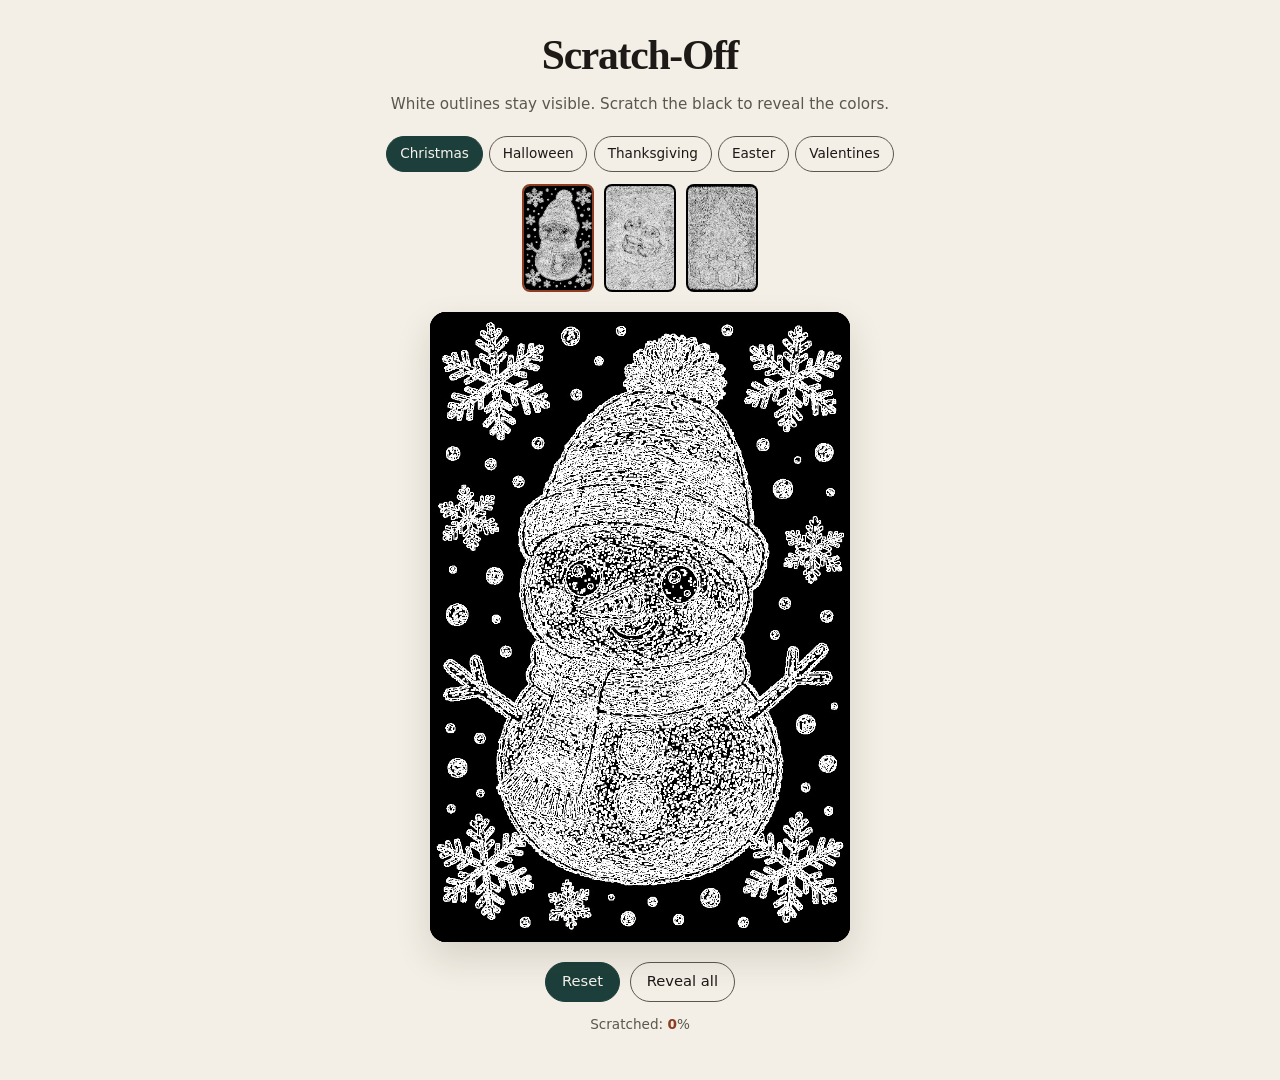
==== commit 3c567cf3: "Matched outlines, add Thanksgiving options, URL holiday param" ====
--- a/scratch-off/index.html
+++ b/scratch-off/index.html
@@ -210,7 +210,9 @@
         { name: 'Cat', outline: '/scratch-off/art/halloween/cat-outline.jpg', color: '/scratch-off/art/halloween/cat-color.jpg' }
       ],
       thanksgiving: [
-        { name: 'Turkey', outline: '/scratch-off/art/thanksgiving/turkey-outline.jpg', color: '/scratch-off/art/thanksgiving/turkey-color.jpg' }
+        { name: 'Turkey', outline: '/scratch-off/art/thanksgiving/turkey-outline.jpg', color: '/scratch-off/art/thanksgiving/turkey-color.jpg' },
+        { name: 'Cornucopia', outline: '/scratch-off/art/thanksgiving/cornucopia-outline.jpg', color: '/scratch-off/art/thanksgiving/cornucopia-color.jpg' },
+        { name: 'Pilgrims', outline: '/scratch-off/art/thanksgiving/pilgrims-outline.jpg', color: '/scratch-off/art/thanksgiving/pilgrims-color.jpg' }
       ],
       easter: [
         { name: 'Bunny', outline: '/scratch-off/art/easter/bunny-outline.jpg', color: '/scratch-off/art/easter/bunny-color.jpg' }
@@ -236,6 +238,22 @@
     let currentIndex = 0;
     let celebrated = false;
 
+    function getHolidayFromURL() {
+      const params = new URLSearchParams(location.search);
+      const q = params.get('holiday') || params.get('h');
+      if (q && art[q]) return q;
+      const hash = location.hash.slice(1);
+      if (hash && art[hash]) return hash;
+      return 'christmas';
+    }
+
+    function setHolidayInURL(holiday) {
+      const url = new URL(location);
+      url.searchParams.set('holiday', holiday);
+      url.hash = '';
+      history.replaceState(null, '', url);
+    }
+
     function buildTabs() {
       tabsEl.innerHTML = '';
       Object.keys(art).forEach(key => {
@@ -248,6 +266,7 @@
           currentIndex = 0;
           celebrated = false;
           celebrateEl.classList.remove('show');
+          setHolidayInURL(key);
           buildTabs();
           buildThumbs();
           loadArt();
@@ -453,6 +472,8 @@
     });
 
     window.addEventListener('resize', sizeCanvas);
+    currentHoliday = getHolidayFromURL();
+    setHolidayInURL(currentHoliday);
     buildTabs();
     buildThumbs();
     loadArt();
